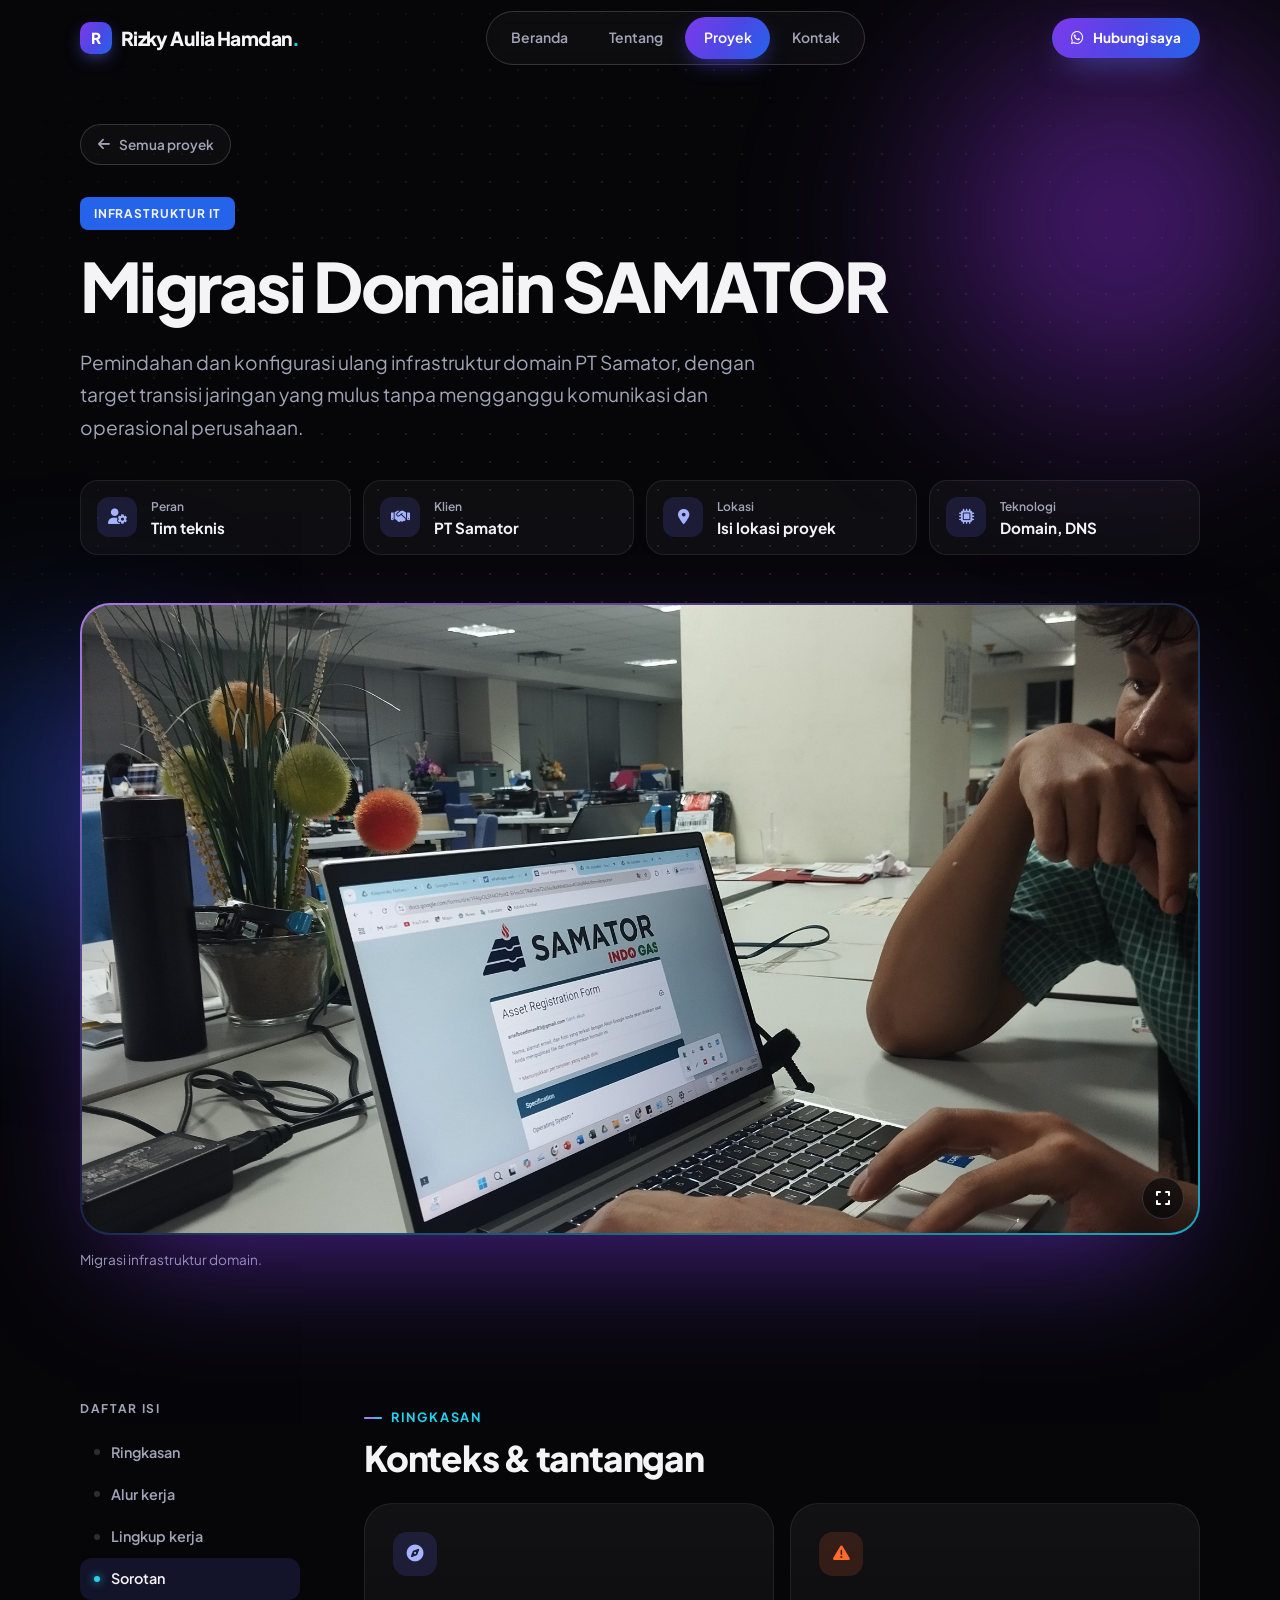
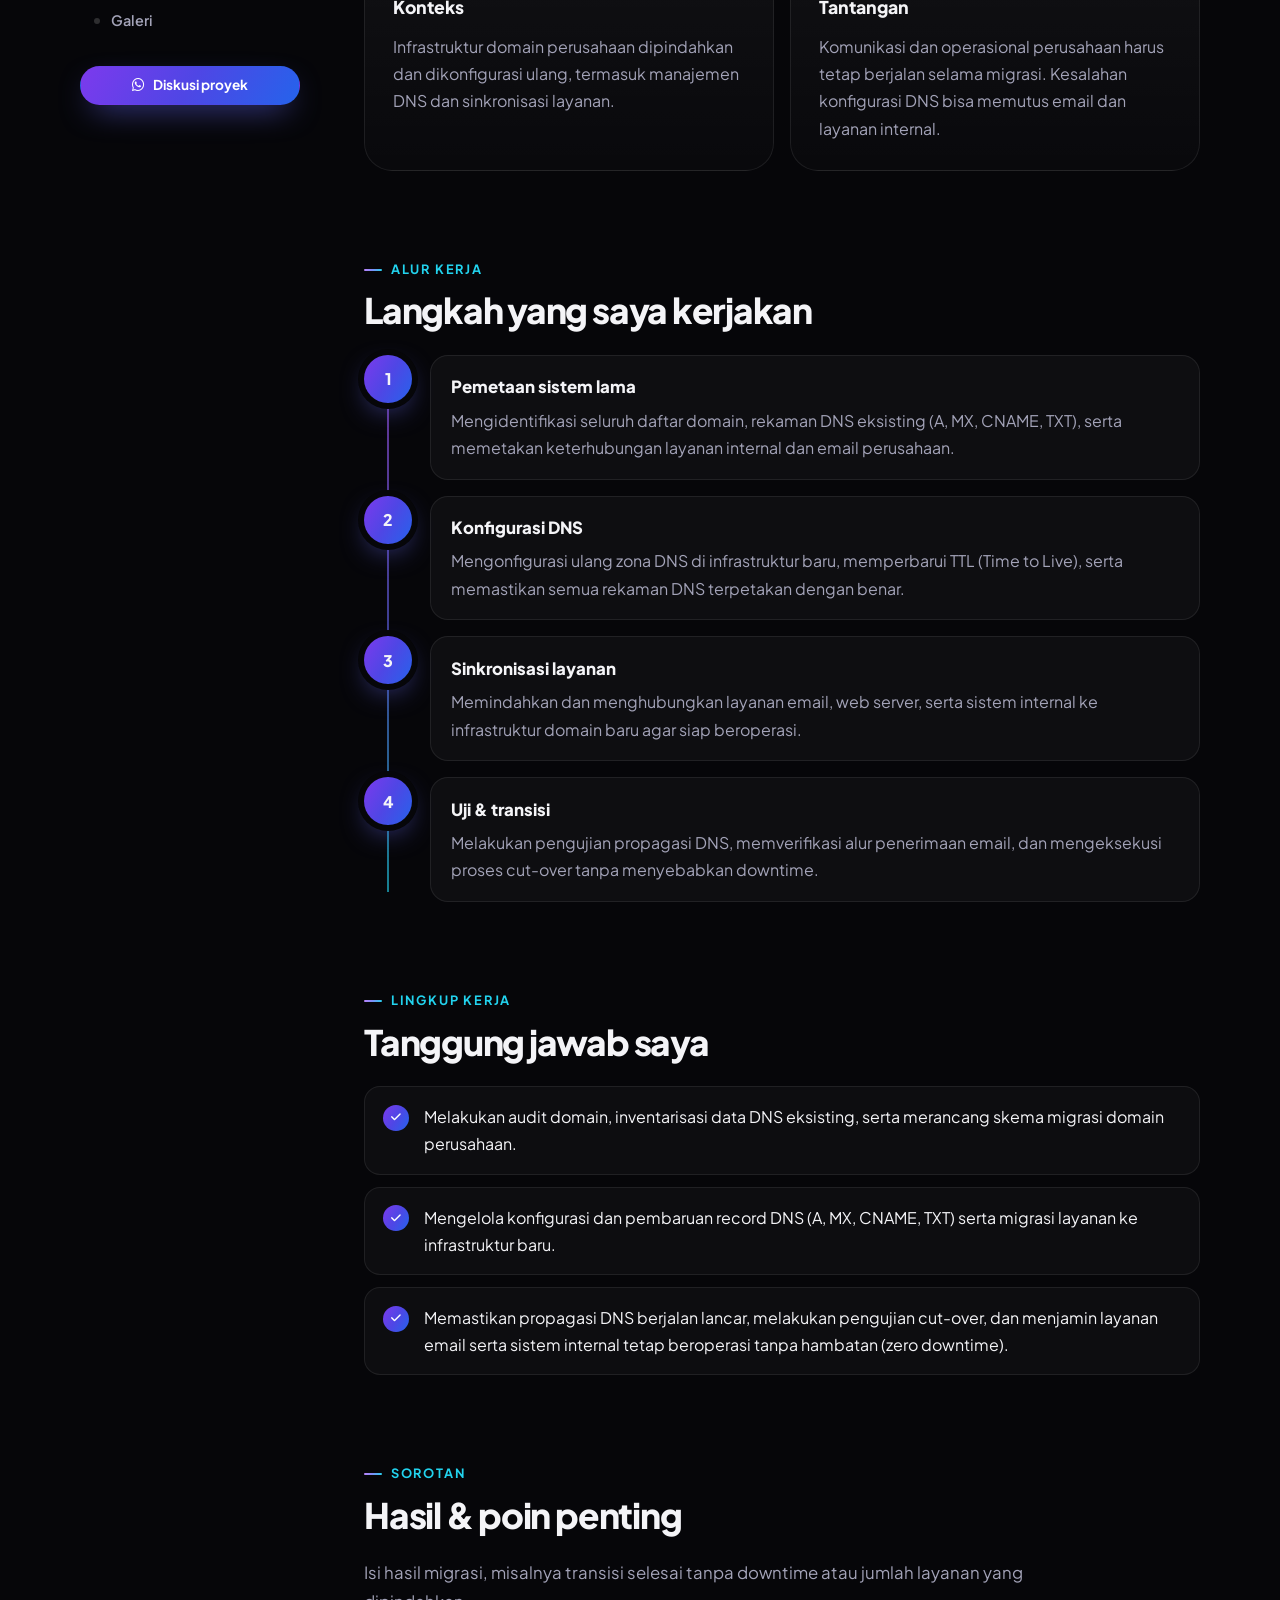
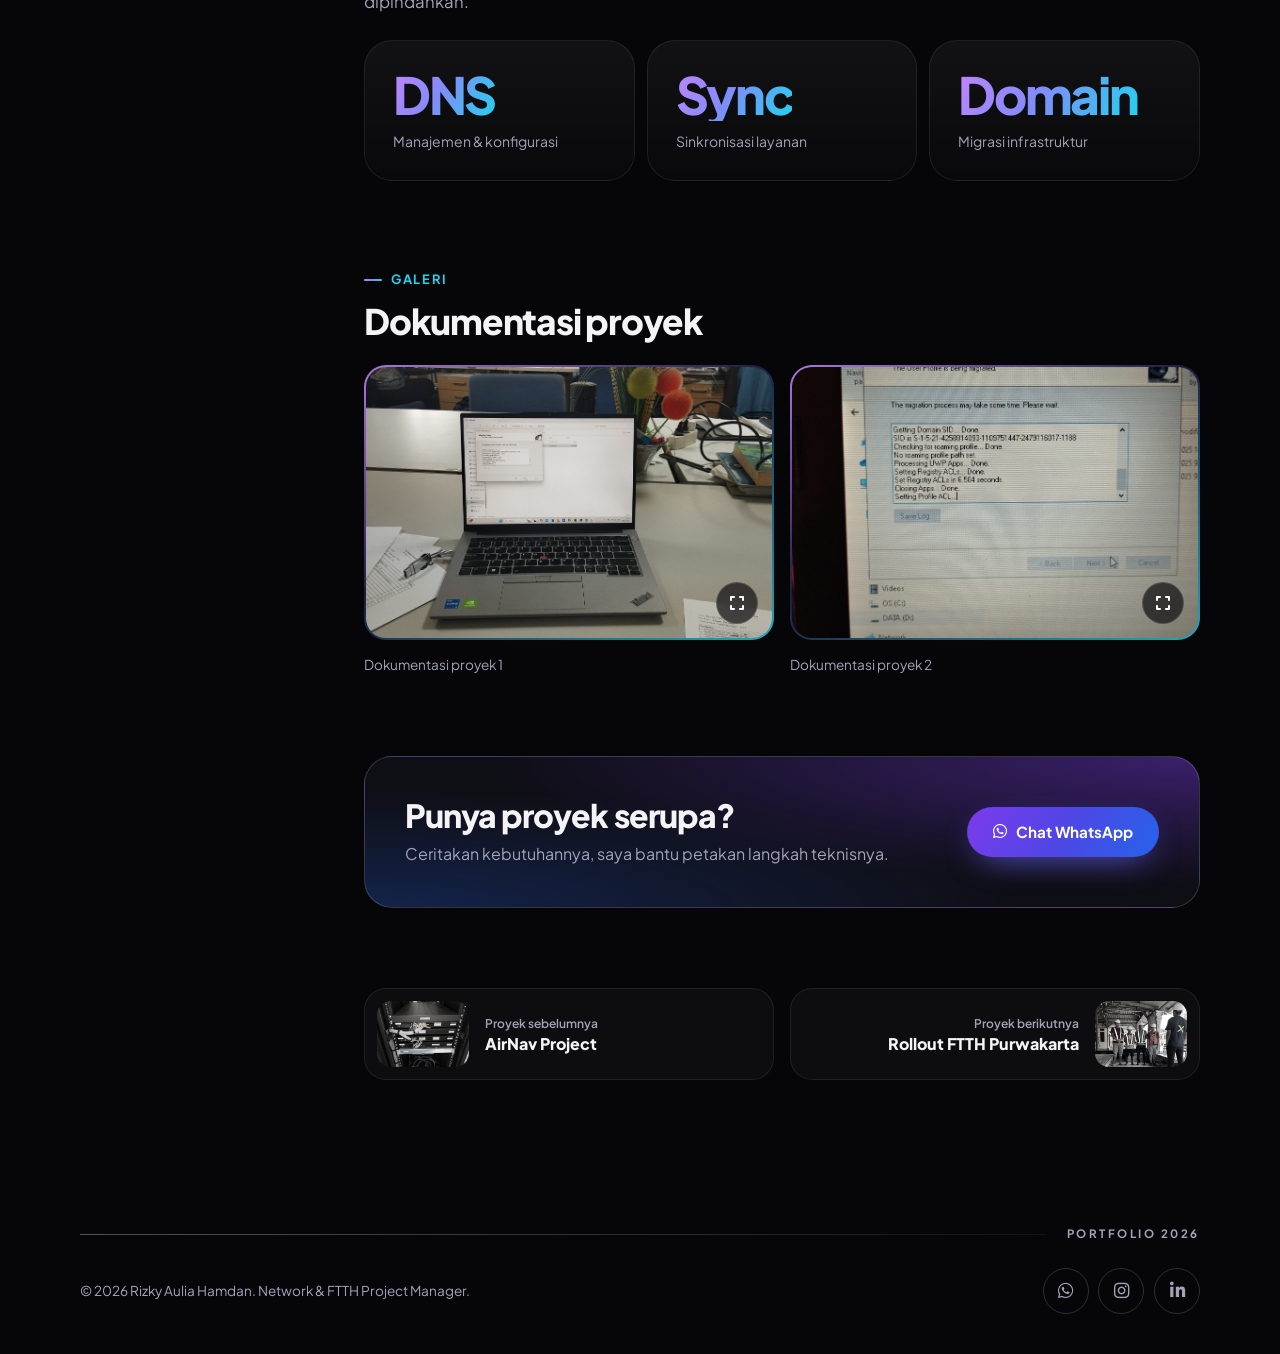
==== projects/migrasi-domain-samator.html @ 588dcf77 "Add files via upload" ====
<!DOCTYPE html>
<html lang="id">
<head>
  <meta charset="UTF-8">
  <meta name="viewport" content="width=device-width, initial-scale=1, viewport-fit=cover">
  <title>Migrasi Domain SAMATOR | Rizky Aulia Hamdan</title>
  <meta name="description" content="Pemindahan dan konfigurasi ulang infrastruktur domain PT Samator, dengan target transisi jaringan yang mulus tanpa mengganggu komunikasi dan operasional perusahaan.">
  <meta name="theme-color" content="#060609">
  <meta property="og:title" content="Migrasi Domain SAMATOR | Rizky Aulia Hamdan">
  <meta property="og:image" content="../images/projects/migrasi-domain-samator-cover.jpg">

  <link rel="icon" href="../images/favicon.svg" type="image/svg+xml">
  <link rel="preconnect" href="https://fonts.googleapis.com">
  <link rel="preconnect" href="https://fonts.gstatic.com" crossorigin>
  <link rel="stylesheet" href="https://fonts.googleapis.com/css2?family=Plus+Jakarta+Sans:wght@400;500;600;700;800&display=swap">
  <link rel="stylesheet" href="https://cdnjs.cloudflare.com/ajax/libs/font-awesome/6.5.1/css/all.min.css" referrerpolicy="no-referrer">

  <!-- "../" = naik satu folder, karena file ini ada di dalam folder projects/ -->
  <link rel="stylesheet" href="../css/style.css">
  <script>document.documentElement.classList.add("js");</script>
  <script src="../js/main.js" defer></script>
</head>
<body>
  <a class="skip-link" href="#konten">Lewati ke konten</a>
  <div class="scroll-progress" aria-hidden="true"><span></span></div>

  <header class="site-header">
    <div class="container header-inner">
      <a class="brand" href="../index.html">
        <span class="brand-mark" aria-hidden="true">R</span>
        <span>Rizky Aulia Hamdan<span class="brand-dot">.</span></span>
      </a>
      <nav class="pill-nav" aria-label="Navigasi utama">
        <a href="../index.html">Beranda</a>
        <a href="../index.html#tentang">Tentang</a>
        <a href="../index.html#proyek" class="is-active" aria-current="page">Proyek</a>
        <a href="../index.html#kontak">Kontak</a>
      </nav>
      <!-- GANTI: nomor WhatsApp -->
      <a class="btn btn-primary btn-sm header-cta" href="https://wa.me/6281234567890" target="_blank" rel="noopener noreferrer">
        <i class="fa-brands fa-whatsapp" aria-hidden="true"></i> Hubungi saya
      </a>
      <div class="header-social">
        <a class="social-btn" href="https://instagram.com/username-anda" target="_blank" rel="noopener noreferrer" aria-label="Instagram"><i class="fa-brands fa-instagram" aria-hidden="true"></i></a>
        <a class="social-btn" href="https://www.linkedin.com/in/username-anda" target="_blank" rel="noopener noreferrer" aria-label="LinkedIn"><i class="fa-brands fa-linkedin-in" aria-hidden="true"></i></a>
      </div>
    </div>
  </header>

  <main id="konten">
    <!-- ===== Judul & data proyek ===== -->
    <section class="page-hero">
      <div class="glow glow--violet"></div>
      <div class="glow glow--blue"></div>
      <div class="container">
        <a class="back-pill" href="../index.html#proyek"><i class="fa-solid fa-arrow-left" aria-hidden="true"></i> Semua proyek</a>
        <div class="page-meta" data-reveal>
          <span class="meta-label">Infrastruktur IT</span>
        </div>
        <h1 class="page-title" data-reveal>Migrasi Domain SAMATOR</h1>
        <p class="page-lead" data-reveal>Pemindahan dan konfigurasi ulang infrastruktur domain PT Samator, dengan target transisi jaringan yang mulus tanpa mengganggu komunikasi dan operasional perusahaan.</p>

        <!-- GANTI: sesuaikan data proyek (peran, klien, periode, lokasi, teknologi) -->
        <dl class="facts" data-reveal>
          <div class="fact">
            <span class="card-icon"><i class="fa-solid fa-user-gear" aria-hidden="true"></i></span>
            <div><dt>Peran</dt><dd>Tim teknis</dd></div>
          </div>
          <div class="fact">
            <span class="card-icon"><i class="fa-solid fa-handshake" aria-hidden="true"></i></span>
            <div><dt>Klien</dt><dd>PT Samator</dd></div>
          </div>
          <div class="fact">
            <span class="card-icon"><i class="fa-solid fa-location-dot" aria-hidden="true"></i></span>
            <div><dt>Lokasi</dt><dd>Isi lokasi proyek</dd></div>
          </div>
          <div class="fact">
            <span class="card-icon"><i class="fa-solid fa-microchip" aria-hidden="true"></i></span>
            <div><dt>Teknologi</dt><dd>Domain, DNS</dd></div>
          </div>
        </dl>

        <figure class="cover" data-reveal>
          <!-- GANTI: timpa images/projects/migrasi-domain-samator-cover.jpg (rasio 16:10, mis. 1600 x 1000 px) -->
          <button class="cover-frame" type="button" data-lightbox="../images/projects/migrasi-domain-samator-cover.jpg" data-caption="Migrasi infrastruktur domain." aria-label="Perbesar gambar utama">
            <img src="../images/projects/migrasi-domain-samator-cover.jpg" alt="Migrasi domain PT Samator" width="1600" height="1000">
            <span class="zoom-hint" aria-hidden="true"><i class="fa-solid fa-expand"></i></span>
          </button>
          <figcaption>Migrasi infrastruktur domain.</figcaption>
        </figure>
      </div>
    </section>

    <!-- ===== Isi proyek ===== -->
    <div class="container detail-layout">
      <aside class="toc" aria-label="Daftar isi">
        <p class="toc-label">Daftar isi</p>
        <nav>
          <a href="#ringkasan" data-spy="ringkasan" class="is-active">Ringkasan</a>
          <a href="#alur-kerja" data-spy="alur-kerja">Alur kerja</a>
          <a href="#lingkup" data-spy="lingkup">Lingkup kerja</a>
          <a href="#sorotan" data-spy="sorotan">Sorotan</a>
          <a href="#galeri" data-spy="galeri">Galeri</a>
        </nav>
        <a class="btn btn-primary btn-sm" href="https://wa.me/6281234567890" target="_blank" rel="noopener noreferrer"><i class="fa-brands fa-whatsapp" aria-hidden="true"></i> Diskusi proyek</a>
      </aside>

      <div class="detail-content">
        <section id="ringkasan">
          <p class="eyebrow">Ringkasan</p>
          <h2 class="block-title">Konteks &amp; tantangan</h2>
          <div class="duo">
            <article class="card info-card" data-reveal>
              <span class="card-icon"><i class="fa-solid fa-compass" aria-hidden="true"></i></span>
              <h3>Konteks</h3>
              <p>Infrastruktur domain perusahaan dipindahkan dan dikonfigurasi ulang, termasuk manajemen DNS dan sinkronisasi layanan.</p>
            </article>
            <article class="card info-card info-card--alert" data-reveal>
              <span class="card-icon"><i class="fa-solid fa-triangle-exclamation" aria-hidden="true"></i></span>
              <h3>Tantangan</h3>
              <p>Komunikasi dan operasional perusahaan harus tetap berjalan selama migrasi. Kesalahan konfigurasi DNS bisa memutus email dan layanan internal.</p>
            </article>
          </div>
        </section>

        <section id="alur-kerja">
          <p class="eyebrow">Alur kerja</p>
          <h2 class="block-title">Langkah yang saya kerjakan</h2>
          <ol class="timeline" data-reveal>
            <li>
              <span class="node">1</span>
              <div class="step-card"><h3>Pemetaan sistem lama</h3><p>Mengidentifikasi seluruh daftar domain, rekaman DNS eksisting (A, MX, CNAME, TXT), serta memetakan keterhubungan layanan internal dan email perusahaan.</p></div>
            </li>
            <li>
              <span class="node">2</span>
              <div class="step-card"><h3>Konfigurasi DNS</h3><p>Mengonfigurasi ulang zona DNS di infrastruktur baru, memperbarui TTL (Time to Live), serta memastikan semua rekaman DNS terpetakan dengan benar.</p></div>
            </li>
            <li>
              <span class="node">3</span>
              <div class="step-card"><h3>Sinkronisasi layanan</h3><p>Memindahkan dan menghubungkan layanan email, web server, serta sistem internal ke infrastruktur domain baru agar siap beroperasi.</p></div>
            </li>
            <li>
              <span class="node">4</span>
              <div class="step-card"><h3>Uji &amp; transisi</h3><p>Melakukan pengujian propagasi DNS, memverifikasi alur penerimaan email, dan mengeksekusi proses cut-over tanpa menyebabkan downtime.</p></div>
            </li>
          </ol>
        </section>

        <section id="lingkup">
          <p class="eyebrow">Lingkup kerja</p>
          <h2 class="block-title">Tanggung jawab saya</h2>
          <ul class="checklist" data-reveal>
            <li><i class="fa-solid fa-check" aria-hidden="true"></i><span>Melakukan audit domain, inventarisasi data DNS eksisting, serta merancang skema migrasi domain perusahaan.</span></li>
            <li><i class="fa-solid fa-check" aria-hidden="true"></i><span>Mengelola konfigurasi dan pembaruan record DNS (A, MX, CNAME, TXT) serta migrasi layanan ke infrastruktur baru.</span></li>
            <li><i class="fa-solid fa-check" aria-hidden="true"></i><span>Memastikan propagasi DNS berjalan lancar, melakukan pengujian cut-over, dan menjamin layanan email serta sistem internal tetap beroperasi tanpa hambatan (zero downtime).</span></li>
          </ul>
        </section>

        <section id="sorotan">
          <p class="eyebrow">Sorotan</p>
          <h2 class="block-title">Hasil &amp; poin penting</h2>
          <!-- GANTI: tambahkan angka hasil nyata jika ada (jumlah titik, homepass, site, dll.) -->
          <p class="result-text" data-reveal>Isi hasil migrasi, misalnya transisi selesai tanpa downtime atau jumlah layanan yang dipindahkan.</p>
          <div class="stats" data-reveal>
            <div class="card">
              <p class="stat-value">DNS</p>
              <p class="stat-label">Manajemen &amp; konfigurasi</p>
            </div>
            <div class="card">
              <p class="stat-value">Sync</p>
              <p class="stat-label">Sinkronisasi layanan</p>
            </div>
            <div class="card">
              <p class="stat-value">Domain</p>
              <p class="stat-label">Migrasi infrastruktur</p>
            </div>
          </div>
        </section>

        <section id="galeri">
          <p class="eyebrow">Galeri</p>
          <h2 class="block-title">Dokumentasi proyek</h2>
          <div class="gallery" data-reveal>
            <figure>
              <!-- GANTI: timpa images/projects/migrasi-domain-samator-1.jpg (rasio 3:2, mis. 1200 x 800 px) dan teks keterangannya -->
              <button class="gallery-item" type="button" data-lightbox="../images/projects/migrasi-domain-samator-1.jpg" data-caption="Dokumentasi proyek 1" aria-label="Perbesar gambar: Dokumentasi proyek 1">
                <img src="../images/projects/migrasi-domain-samator-1.jpg" alt="Dokumentasi proyek 1" width="1200" height="800" loading="lazy">
                <span class="zoom-hint" aria-hidden="true"><i class="fa-solid fa-expand"></i></span>
              </button>
              <figcaption>Dokumentasi proyek 1</figcaption>
            </figure>
            <figure>
              <!-- GANTI: timpa images/projects/migrasi-domain-samator-2.jpg (rasio 3:2, mis. 1200 x 800 px) dan teks keterangannya -->
              <button class="gallery-item" type="button" data-lightbox="../images/projects/migrasi-domain-samator-2.jpg" data-caption="Dokumentasi proyek 2" aria-label="Perbesar gambar: Dokumentasi proyek 2">
                <img src="../images/projects/migrasi-domain-samator-2.jpg" alt="Dokumentasi proyek 2" width="1200" height="800" loading="lazy">
                <span class="zoom-hint" aria-hidden="true"><i class="fa-solid fa-expand"></i></span>
              </button>
              <figcaption>Dokumentasi proyek 2</figcaption>
            </figure>
          </div>
        </section>

        <div class="cta-band" data-reveal>
          <div>
            <h2>Punya proyek serupa?</h2>
            <p>Ceritakan kebutuhannya, saya bantu petakan langkah teknisnya.</p>
          </div>
          <a class="btn btn-primary" href="https://wa.me/6281234567890" target="_blank" rel="noopener noreferrer"><i class="fa-brands fa-whatsapp" aria-hidden="true"></i> Chat WhatsApp</a>
        </div>

        <nav class="pager" aria-label="Proyek lain">
          <a class="pager-card" href="airnav-adsb.html">
            <img src="../images/projects/airnav-adsb-cover.jpg" alt="" width="92" height="66" loading="lazy">
            <div><small>Proyek sebelumnya</small><strong>AirNav Project</strong></div>
          </a>
          <a class="pager-card pager-card--next" href="rollout-ftth-purwakarta.html">
            <img src="../images/projects/rollout-ftth-purwakarta-cover.jpg" alt="" width="92" height="66" loading="lazy">
            <div><small>Proyek berikutnya</small><strong>Rollout FTTH Purwakarta</strong></div>
          </a>
        </nav>
      </div>
    </div>
  </main>

  <footer class="site-footer">
    <div class="container">
      <div class="footer-mark">
        <span class="hero-line" aria-hidden="true"></span>
        <span>Portfolio 2026</span>
      </div>
      <div class="footer-inner">
        <p>&copy; <span data-year>2026</span> Rizky Aulia Hamdan. Network &amp; FTTH Project Manager.</p>
        <div class="social-row">
          <!-- GANTI: link WhatsApp, Instagram, LinkedIn (sama dengan di index.html) -->
          <a class="social-btn" href="https://wa.me/6281234567890" target="_blank" rel="noopener noreferrer" aria-label="WhatsApp"><i class="fa-brands fa-whatsapp" aria-hidden="true"></i></a>
          <a class="social-btn" href="https://instagram.com/username-anda" target="_blank" rel="noopener noreferrer" aria-label="Instagram"><i class="fa-brands fa-instagram" aria-hidden="true"></i></a>
          <a class="social-btn" href="https://www.linkedin.com/in/username-anda" target="_blank" rel="noopener noreferrer" aria-label="LinkedIn"><i class="fa-brands fa-linkedin-in" aria-hidden="true"></i></a>
        </div>
      </div>
    </div>
  </footer>

  <!-- Dock navigasi khusus HP -->
  <nav class="dock" aria-label="Navigasi cepat">
    <a href="../index.html"><i class="fa-solid fa-house" aria-hidden="true"></i><span>Beranda</span></a>
    <a href="../index.html#tentang"><i class="fa-solid fa-user" aria-hidden="true"></i><span>Tentang</span></a>
    <a href="../index.html#proyek" class="is-active" aria-current="page"><i class="fa-solid fa-briefcase" aria-hidden="true"></i><span>Proyek</span></a>
    <a href="../index.html#kontak"><i class="fa-solid fa-paper-plane" aria-hidden="true"></i><span>Kontak</span></a>
    <a class="dock-wa" href="https://wa.me/6281234567890" target="_blank" rel="noopener noreferrer" aria-label="Chat WhatsApp"><i class="fa-brands fa-whatsapp" aria-hidden="true"></i></a>
  </nav>
</body>
</html>
---- css/style.css ----
/* =========================================================
   PORTOFOLIO — RIZKY AULIA HAMDAN  (dark & glow)
   Satu file CSS untuk semua halaman.

   Daftar isi:
   1.  Token (warna, huruf, ukuran)
   2.  Reset dasar
   3.  Utilitas & animasi masuk
   4.  Progress bar & header
   5.  Tombol & ikon sosial
   6.  Hero
   7.  Marquee (teks berjalan)
   8.  Tentang saya (bento grid)
   9.  Proyek (filter + kartu)
   10. Kontak
   11. Footer
   12. Dock navigasi HP
   13. Halaman detail proyek
   14. Lightbox galeri
   15. Responsif
   16. Aksesibilitas gerak
   ========================================================= */


/* ---------- 1. Token ---------- */
:root {
  /* Warna dasar */
  --bg: #060609;
  --surface: #0e0e15;
  --surface-2: #15151f;
  --line: rgba(255, 255, 255, 0.08);
  --line-strong: rgba(255, 255, 255, 0.16);
  --text: #f4f4f7;
  --muted: #a3a3b8;

  /* Aksen (ganti di sini kalau mau ubah warna tema) */
  --violet: #a855f7;
  --indigo: #6366f1;
  --blue: #2563eb;
  --cyan: #22d3ee;
  --orange: #ff6b2c;
  --grad-text: linear-gradient(120deg, #c084fc 0%, #818cf8 45%, #22d3ee 100%);
  --grad-button: linear-gradient(120deg, #7c3aed 0%, #4f46e5 50%, #2563eb 100%);
  --grad-border: linear-gradient(150deg, rgba(192, 132, 252, 0.9), rgba(99, 102, 241, 0.25) 45%, rgba(34, 211, 238, 0.8));

  /* Huruf: Plus Jakarta Sans — dirancang di Indonesia */
  --font: "Plus Jakarta Sans", system-ui, -apple-system, "Segoe UI", Roboto, Arial, sans-serif;

  /* Bentuk & ukuran */
  --radius-sm: 12px;
  --radius-md: 20px;
  --radius-lg: 28px;
  --radius-pill: 999px;
  --container: 1200px;
  --gutter: clamp(1.25rem, 4vw, 2.5rem);
  --section-space: clamp(4.5rem, 10vw, 8rem);
  --header-h: 76px;
  --ease: cubic-bezier(0.22, 1, 0.36, 1);
}


/* ---------- 2. Reset dasar ---------- */
*,
*::before,
*::after {
  box-sizing: border-box;
}

html {
  color-scheme: dark;
  scroll-behavior: smooth;
  scroll-padding-top: calc(var(--header-h) + 12px);
  -webkit-text-size-adjust: 100%;
  overflow-x: clip;
}

body {
  margin: 0;
  min-height: 100vh;
  background: var(--bg);
  color: var(--text);
  font-family: var(--font);
  font-size: 1rem;
  line-height: 1.7;
  -webkit-font-smoothing: antialiased;
  overflow-x: clip;
}

img,
svg {
  display: block;
  max-width: 100%;
}

img {
  height: auto;
}

h1, h2, h3, p, figure, ul, ol, dl, dd {
  margin: 0;
}

ul,
ol {
  list-style: none;
  padding: 0;
}

a {
  color: inherit;
}

button {
  font: inherit;
  color: inherit;
}

::selection {
  background: rgba(124, 58, 237, 0.6);
  color: #fff;
}


/* ---------- 3. Utilitas & animasi masuk ---------- */
.container {
  width: 100%;
  max-width: var(--container);
  margin-inline: auto;
  padding-inline: var(--gutter);
}

.skip-link {
  position: absolute;
  left: 1rem;
  top: -5rem;
  z-index: 200;
  padding: 0.7rem 1.1rem;
  border-radius: var(--radius-pill);
  background: #fff;
  color: #000;
  font-weight: 700;
  text-decoration: none;
}

.skip-link:focus {
  top: 1rem;
}

:focus-visible {
  outline: 2px solid var(--cyan);
  outline-offset: 3px;
}

.gradient-text {
  background: var(--grad-text);
  -webkit-background-clip: text;
  background-clip: text;
  color: transparent;
}

.section {
  position: relative;
  padding-block: var(--section-space);
}

/* Dua section berurutan tidak perlu jarak ganda */
.section + .section {
  padding-top: 0;
}

.section-head {
  display: flex;
  flex-wrap: wrap;
  justify-content: space-between;
  align-items: flex-end;
  gap: 1.25rem 2rem;
  margin-bottom: clamp(2rem, 5vw, 3.25rem);
}

.eyebrow {
  display: inline-flex;
  align-items: center;
  gap: 0.55rem;
  font-size: 0.8rem;
  font-weight: 700;
  letter-spacing: 0.14em;
  text-transform: uppercase;
  color: var(--cyan);
}

.eyebrow::before {
  content: "";
  width: 18px;
  height: 2px;
  border-radius: 2px;
  background: var(--grad-text);
}

.section-title {
  margin-top: 0.75rem;
  font-size: clamp(2rem, 5vw, 3.5rem);
  font-weight: 800;
  line-height: 1.05;
  letter-spacing: -0.035em;
  text-transform: uppercase;
}

.section-lead {
  max-width: 26rem;
  color: var(--muted);
}

/* Animasi muncul saat di-scroll (aktif hanya jika JavaScript jalan) */
.js [data-reveal] {
  opacity: 0;
  transform: translateY(28px);
  transition: opacity 0.9s var(--ease), transform 0.9s var(--ease);
}

.js [data-reveal].is-visible {
  opacity: 1;
  transform: none;
}

@keyframes float {
  0%, 100% { transform: translateY(0); }
  50%      { transform: translateY(-10px); }
}

@keyframes spin {
  to { transform: rotate(360deg); }
}

@keyframes pulse {
  0%   { box-shadow: 0 0 0 0 rgba(52, 211, 153, 0.6); }
  70%  { box-shadow: 0 0 0 10px rgba(52, 211, 153, 0); }
  100% { box-shadow: 0 0 0 0 rgba(52, 211, 153, 0); }
}


/* ---------- 4. Progress bar & header ---------- */
.scroll-progress {
  position: fixed;
  inset: 0 0 auto;
  z-index: 80;
  height: 3px;
  pointer-events: none;
}

.scroll-progress span {
  display: block;
  height: 100%;
  background: var(--grad-text);
  transform: scaleX(0);
  transform-origin: left;
}

.site-header {
  position: fixed;
  inset: 0 0 auto;
  z-index: 60;
  border-bottom: 1px solid transparent;
  transition: background-color 0.3s ease, border-color 0.3s ease, backdrop-filter 0.3s ease;
}

.site-header.is-scrolled {
  background: rgba(6, 6, 9, 0.72);
  -webkit-backdrop-filter: blur(16px) saturate(140%);
  backdrop-filter: blur(16px) saturate(140%);
  border-bottom-color: var(--line);
}

.header-inner {
  display: flex;
  align-items: center;
  justify-content: space-between;
  gap: 1rem;
  height: var(--header-h);
}

.brand {
  display: inline-flex;
  align-items: center;
  gap: 0.55rem;
  font-size: 1.2rem;
  font-weight: 800;
  letter-spacing: -0.03em;
  text-decoration: none;
}

.brand-mark {
  display: grid;
  place-items: center;
  width: 32px;
  height: 32px;
  border-radius: 10px;
  background: var(--grad-button);
  box-shadow: 0 6px 18px -6px rgba(99, 102, 241, 0.9);
  color: #fff;
  font-size: 0.95rem;
  font-weight: 800;
  letter-spacing: 0;
  transition: transform 0.5s var(--ease);
}

.brand:hover .brand-mark {
  transform: rotate(-8deg) scale(1.06);
}

.brand-dot {
  color: var(--cyan);
}

.pill-nav {
  display: flex;
  gap: 0.25rem;
  padding: 0.35rem;
  border: 1px solid var(--line-strong);
  border-radius: var(--radius-pill);
  background: rgba(255, 255, 255, 0.03);
  -webkit-backdrop-filter: blur(10px);
  backdrop-filter: blur(10px);
}

.pill-nav a {
  padding: 0.55rem 1.15rem;
  border-radius: var(--radius-pill);
  font-size: 0.875rem;
  font-weight: 600;
  color: var(--muted);
  text-decoration: none;
  transition: color 0.25s ease, background-color 0.25s ease;
}

.pill-nav a:hover {
  color: var(--text);
  background: rgba(255, 255, 255, 0.06);
}

.pill-nav a.is-active {
  color: #fff;
  background: var(--grad-button);
  box-shadow: 0 8px 22px -8px rgba(79, 70, 229, 0.85);
}


/* Ikon sosial kecil di header (hanya tampil di HP) */
.header-social {
  display: none;
  gap: 0.4rem;
}

.header-social .social-btn {
  width: 38px;
  height: 38px;
  font-size: 0.95rem;
}


/* ---------- 5. Tombol & ikon sosial ---------- */
.btn {
  display: inline-flex;
  align-items: center;
  justify-content: center;
  gap: 0.6rem;
  padding: 0.95rem 1.55rem;
  border: 1px solid transparent;
  border-radius: var(--radius-pill);
  font-size: 0.95rem;
  font-weight: 700;
  line-height: 1.2;
  text-decoration: none;
  cursor: pointer;
  transition: transform 0.25s var(--ease), box-shadow 0.25s ease, background-color 0.25s ease, border-color 0.25s ease;
}

.btn i {
  font-size: 1.05em;
}

.btn-primary {
  background: var(--grad-button);
  color: #fff;
  box-shadow: 0 12px 32px -12px rgba(99, 102, 241, 0.85);
}

.btn-primary:hover {
  transform: translateY(-2px);
  box-shadow: 0 18px 42px -12px rgba(99, 102, 241, 1);
}

.btn-ghost {
  border-color: var(--line-strong);
  background: rgba(255, 255, 255, 0.03);
  color: var(--text);
}

.btn-ghost:hover {
  border-color: rgba(255, 255, 255, 0.4);
  background: rgba(255, 255, 255, 0.07);
}

.btn-sm {
  padding: 0.65rem 1.15rem;
  font-size: 0.85rem;
}

.social-row {
  display: flex;
  align-items: center;
  gap: 0.6rem;
}

.social-btn {
  display: grid;
  place-items: center;
  width: 46px;
  height: 46px;
  border: 1px solid var(--line-strong);
  border-radius: 50%;
  font-size: 1.1rem;
  text-decoration: none;
  transition: transform 0.25s var(--ease), background-color 0.25s ease, border-color 0.25s ease;
}

.social-btn:hover {
  transform: translateY(-3px);
  background: var(--grad-button);
  border-color: transparent;
}


/* ---------- 6. Hero ---------- */
.hero {
  position: relative;
  isolation: isolate;
  overflow: hidden;
  padding: calc(var(--header-h) + clamp(2rem, 6vw, 4.5rem)) 0 clamp(2rem, 4vw, 3rem);
}

/* Titik-titik halus di latar */
.hero::before,
.page-hero::before {
  content: "";
  position: absolute;
  inset: 0;
  z-index: -2;
  background-image: radial-gradient(rgba(255, 255, 255, 0.09) 1px, transparent 1px);
  background-size: 28px 28px;
  -webkit-mask-image: radial-gradient(ellipse 80% 65% at 50% 35%, #000 30%, transparent 80%);
  mask-image: radial-gradient(ellipse 80% 65% at 50% 35%, #000 30%, transparent 80%);
}

.glow {
  position: absolute;
  z-index: -1;
  border-radius: 50%;
  filter: blur(70px);
  pointer-events: none;
}

.glow--violet {
  width: 560px;
  height: 560px;
  right: -120px;
  top: 40px;
  background: radial-gradient(circle, rgba(147, 51, 234, 0.55), transparent 70%);
}

.glow--blue {
  width: 460px;
  height: 460px;
  left: -160px;
  bottom: -160px;
  background: radial-gradient(circle, rgba(37, 99, 235, 0.4), transparent 70%);
}

.hero-grid {
  display: grid;
  grid-template-columns: minmax(0, 1.15fr) minmax(0, 0.85fr);
  gap: clamp(2.5rem, 5vw, 4rem);
  align-items: center;
}

.status-pill {
  display: inline-flex;
  align-items: center;
  gap: 0.6rem;
  margin-bottom: 1.75rem;
  padding: 0.45rem 1rem 0.45rem 0.8rem;
  border: 1px solid var(--line-strong);
  border-radius: var(--radius-pill);
  background: rgba(255, 255, 255, 0.03);
  font-size: 0.8rem;
  font-weight: 600;
  color: var(--muted);
}

.status-dot {
  width: 8px;
  height: 8px;
  border-radius: 50%;
  background: #34d399;
  animation: pulse 2s infinite;
}

.hero-hello {
  margin-bottom: 0.4rem;
  font-size: clamp(1rem, 2vw, 1.2rem);
  font-weight: 500;
  color: var(--muted);
}

.hero-name {
  font-size: clamp(2.5rem, 13vw, 5.25rem);
  font-weight: 800;
  line-height: 0.98;
  letter-spacing: -0.04em;
  text-transform: uppercase;
}

.hero-name span {
  display: block;
}

.role-tag {
  display: inline-flex;
  align-items: center;
  gap: 0.55rem;
  min-height: 2.3rem;
  margin-top: 1.6rem;
  padding: 0.45rem 0.95rem;
  border-radius: 8px;
  background: var(--blue);
  box-shadow: 0 10px 30px -10px rgba(37, 99, 235, 0.9);
  font-size: 0.78rem;
  font-weight: 700;
  letter-spacing: 0.08em;
  text-transform: uppercase;
  color: #fff;
}

.role-text {
  display: inline-block;
  transition: opacity 0.35s ease, transform 0.35s ease;
}

.role-text.is-out {
  opacity: 0;
  transform: translateY(6px);
}

.hero-intro {
  max-width: 34rem;
  margin: 1.5rem 0 2rem;
  font-size: 1.05rem;
  color: var(--muted);
}

.hero-actions {
  display: flex;
  flex-wrap: wrap;
  gap: 0.85rem;
}

.hero-social {
  display: flex;
  flex-wrap: wrap;
  align-items: center;
  gap: 1rem;
  margin-top: 2.25rem;
  font-size: 0.85rem;
  color: var(--muted);
}

/* Visual foto */
.hero-visual {
  position: relative;
  justify-self: center;
  width: min(100%, 410px);
  aspect-ratio: 4 / 5;
}

.ring {
  position: absolute;
  border: 1px solid rgba(255, 255, 255, 0.12);
  border-radius: 50%;
  pointer-events: none;
}

.ring--1 {
  top: -10%;
  right: -16%;
  width: 78%;
  aspect-ratio: 1;
}

.ring--2 {
  left: -20%;
  bottom: -8%;
  width: 56%;
  aspect-ratio: 1;
  border-color: rgba(168, 85, 247, 0.4);
}

.orbit-icon {
  position: absolute;
  top: -3%;
  left: 2%;
  z-index: 2;
  display: grid;
  place-items: center;
  width: 58px;
  height: 58px;
  border-radius: 50%;
  background: var(--grad-button);
  box-shadow: 0 0 0 8px rgba(124, 58, 237, 0.16), 0 14px 30px -8px rgba(99, 102, 241, 0.9);
  color: #fff;
  font-size: 1.35rem;
  animation: float 6s ease-in-out infinite;
  animation-delay: -1.5s;
}

.photo-frame {
  position: relative;
  height: 100%;
  padding: 2px;
  border-radius: 220px 220px 32px 32px;
  background: var(--grad-border);
  box-shadow: 0 40px 120px -30px rgba(124, 58, 237, 0.65);
}

.photo-frame img {
  width: 100%;
  height: 100%;
  object-fit: cover;
  border-radius: 218px 218px 30px 30px;
  background: var(--surface);
  filter: grayscale(1) contrast(1.08);
}

.photo-frame::after {
  content: "";
  position: absolute;
  inset: 2px;
  border-radius: 218px 218px 30px 30px;
  background:
    linear-gradient(180deg, transparent 45%, rgba(76, 29, 149, 0.6) 100%),
    radial-gradient(circle at 85% 15%, rgba(34, 211, 238, 0.2), transparent 50%);
  pointer-events: none;
}

.float-card {
  position: absolute;
  z-index: 2;
  display: flex;
  align-items: center;
  gap: 0.75rem;
  padding: 0.75rem 1rem 0.75rem 0.75rem;
  border: 1px solid var(--line-strong);
  border-radius: 18px;
  background: rgba(18, 18, 28, 0.72);
  -webkit-backdrop-filter: blur(14px);
  backdrop-filter: blur(14px);
  box-shadow: 0 24px 50px -20px rgba(0, 0, 0, 0.9);
  animation: float 6s ease-in-out infinite;
}

.float-card--a {
  top: 24%;
  left: -14%;
}

.float-card--b {
  right: -10%;
  bottom: 14%;
  animation-delay: -3s;
}

.float-icon {
  display: grid;
  place-items: center;
  flex: none;
  width: 40px;
  height: 40px;
  border-radius: 12px;
  background: var(--grad-button);
  color: #fff;
}

.float-card strong {
  display: block;
  font-size: 1.05rem;
  font-weight: 800;
  line-height: 1.15;
}

.float-card small {
  font-size: 0.75rem;
  color: var(--muted);
}

.hero-foot {
  display: flex;
  align-items: center;
  gap: 1.25rem;
  margin-top: clamp(3rem, 6vw, 4.5rem);
  font-size: 0.72rem;
  font-weight: 700;
  letter-spacing: 0.22em;
  text-transform: uppercase;
  color: var(--muted);
}

.hero-line {
  flex: 1;
  height: 1px;
  background: linear-gradient(90deg, rgba(255, 255, 255, 0.3), rgba(255, 255, 255, 0.05));
}

.scroll-cue {
  display: inline-flex;
  align-items: center;
  gap: 0.75rem;
  text-decoration: none;
}

.mouse {
  position: relative;
  width: 22px;
  height: 34px;
  border: 1.5px solid rgba(255, 255, 255, 0.4);
  border-radius: 12px;
}

.mouse::after {
  content: "";
  position: absolute;
  top: 6px;
  left: 50%;
  width: 3px;
  height: 7px;
  margin-left: -1.5px;
  border-radius: 2px;
  background: var(--cyan);
  animation: float 1.8s ease-in-out infinite;
}


/* ---------- 7. Marquee ---------- */
.marquee {
  overflow: hidden;
  padding-block: 1.15rem;
  border-block: 1px solid var(--line);
  background: rgba(255, 255, 255, 0.02);
}

.marquee-track {
  display: flex;
  width: max-content;
  animation: marquee 34s linear infinite;
}

.marquee-group {
  display: flex;
  align-items: center;
  gap: 2rem;
  padding-right: 2rem;
  font-size: clamp(1.25rem, 3vw, 2rem);
  font-weight: 800;
  letter-spacing: -0.02em;
  text-transform: uppercase;
  white-space: nowrap;
}

.marquee-group .sep {
  flex: none;
  width: 0.4em;
  height: 0.4em;
  border-radius: 50%;
  background: var(--grad-text);
}

.marquee-group .outline {
  color: transparent;
  -webkit-text-stroke: 1px rgba(255, 255, 255, 0.55);
}

@keyframes marquee {
  to { transform: translateX(-50%); }
}


/* ---------- 8. Tentang saya (bento) ---------- */
.bento {
  display: grid;
  grid-template-columns: repeat(4, minmax(0, 1fr));
  grid-template-areas:
    "bio   bio   stat1  stat2"
    "bio   bio   cred   stat3"
    "roles roles skills skills";
  gap: 1rem;
}

.card {
  position: relative;
  overflow: hidden;
  padding: clamp(1.25rem, 2.5vw, 1.75rem);
  border: 1px solid var(--line);
  border-radius: var(--radius-lg);
  background: linear-gradient(180deg, rgba(255, 255, 255, 0.05), rgba(255, 255, 255, 0.015));
  transition: border-color 0.3s ease, transform 0.4s var(--ease);
}

.card:hover {
  border-color: var(--line-strong);
  transform: translateY(-3px);
}

.card-bio   { grid-area: bio; }
.card-stat1 { grid-area: stat1; }
.card-stat2 { grid-area: stat2; }
.card-stat3 { grid-area: stat3; }
.card-cred  { grid-area: cred; }
.card-roles { grid-area: roles; }
.card-skills { grid-area: skills; }

.card-bio::before {
  content: "";
  position: absolute;
  top: -120px;
  right: -120px;
  width: 280px;
  height: 280px;
  border-radius: 50%;
  background: radial-gradient(circle, rgba(147, 51, 234, 0.35), transparent 70%);
  pointer-events: none;
}

.bio-head {
  display: flex;
  align-items: center;
  gap: 0.9rem;
  margin-bottom: 1.5rem;
}

.avatar {
  width: 56px;
  height: 56px;
  padding: 2px;
  border-radius: 50%;
  background: var(--grad-border);
  object-fit: cover;
  filter: grayscale(1);
}

.bio-head strong {
  display: block;
  font-weight: 800;
  line-height: 1.3;
}

.bio-head span {
  font-size: 0.85rem;
  color: var(--muted);
}

.bio-lead {
  margin-bottom: 1rem;
  font-size: clamp(1.2rem, 2.2vw, 1.5rem);
  font-weight: 700;
  line-height: 1.4;
  letter-spacing: -0.02em;
}

.card-bio p + p {
  margin-top: 0.9rem;
}

.card-bio p:not(.bio-lead) {
  color: var(--muted);
}

.card-icon {
  display: grid;
  place-items: center;
  width: 44px;
  height: 44px;
  margin-bottom: 1.1rem;
  border-radius: 14px;
  background: rgba(99, 102, 241, 0.16);
  color: #a5b4fc;
  font-size: 1.05rem;
}

.stat-value {
  display: inline-block; /* supaya gradasi warna pas dengan lebar angka */
  font-size: clamp(2.25rem, 4vw, 3.25rem);
  font-weight: 800;
  line-height: 1;
  letter-spacing: -0.045em;
  font-variant-numeric: tabular-nums;
  background: var(--grad-text);
  -webkit-background-clip: text;
  background-clip: text;
  color: transparent;
}

.stat-label {
  margin-top: 0.55rem;
  display: block;
  font-size: 0.875rem;
  color: var(--muted);
  line-height: 1.5;
}

.cred-value {
  font-size: clamp(1.5rem, 2.6vw, 1.9rem);
  font-weight: 800;
  letter-spacing: -0.03em;
  line-height: 1.1;
}

.card-title {
  margin-bottom: 1rem;
  font-size: 1.05rem;
  font-weight: 800;
}

.role-list li {
  display: flex;
  align-items: center;
  gap: 0.9rem;
  padding-block: 0.85rem;
  border-bottom: 1px solid var(--line);
}

.role-list li:last-child {
  border-bottom: 0;
  padding-bottom: 0;
}

.role-list .card-icon {
  flex: none;
  margin: 0;
}

.role-list strong {
  display: block;
  font-weight: 700;
  line-height: 1.35;
}

.role-list span {
  font-size: 0.85rem;
  color: var(--muted);
}

.chips {
  display: flex;
  flex-wrap: wrap;
  gap: 0.55rem;
}

.chip {
  padding: 0.5rem 0.95rem;
  border: 1px solid var(--line-strong);
  border-radius: var(--radius-pill);
  background: rgba(255, 255, 255, 0.03);
  font-size: 0.85rem;
  font-weight: 600;
  transition: border-color 0.25s ease, background-color 0.25s ease;
}

.chip:hover {
  border-color: rgba(168, 85, 247, 0.6);
  background: rgba(168, 85, 247, 0.12);
}


/* ---------- 9. Proyek ---------- */
.filters {
  display: flex;
  flex-wrap: wrap;
  gap: 0.55rem;
  margin-bottom: 2rem;
}

.filter-btn {
  display: inline-flex;
  align-items: center;
  gap: 0.5rem;
  padding: 0.6rem 1.15rem;
  border: 1px solid var(--line-strong);
  border-radius: var(--radius-pill);
  background: transparent;
  color: var(--muted);
  font-size: 0.875rem;
  font-weight: 600;
  white-space: nowrap;
  cursor: pointer;
  transition: color 0.25s ease, background-color 0.25s ease, border-color 0.25s ease;
}

.filter-btn:hover {
  color: var(--text);
  border-color: rgba(255, 255, 255, 0.35);
}

.filter-btn.is-active {
  border-color: var(--text);
  background: var(--text);
  color: var(--bg);
}

.filter-count {
  display: inline-grid;
  place-items: center;
  min-width: 1.4rem;
  height: 1.4rem;
  padding-inline: 0.35rem;
  border-radius: var(--radius-pill);
  background: rgba(255, 255, 255, 0.12);
  font-size: 0.72rem;
}

.filter-btn.is-active .filter-count {
  background: rgba(0, 0, 0, 0.12);
}

.project-grid {
  display: grid;
  grid-template-columns: repeat(2, minmax(0, 1fr));
  gap: 1.5rem;
}

.project-card[hidden] {
  display: none !important;
}

.project-card.pop {
  animation: pop 0.5s var(--ease);
}

@keyframes pop {
  from { opacity: 0; transform: translateY(16px) scale(0.98); }
  to   { opacity: 1; transform: none; }
}

.project-link {
  display: flex;
  flex-direction: column;
  height: 100%;
  padding: 0.75rem;
  border: 1px solid var(--line);
  border-radius: var(--radius-lg);
  background: linear-gradient(180deg, rgba(255, 255, 255, 0.05), rgba(255, 255, 255, 0.015));
  text-decoration: none;
  transition: transform 0.4s var(--ease), border-color 0.4s ease, box-shadow 0.4s ease;
}

.project-link:hover {
  transform: translateY(-6px);
  border-color: rgba(168, 85, 247, 0.5);
  box-shadow: 0 30px 70px -30px rgba(124, 58, 237, 0.7);
}

.project-media {
  position: relative;
  overflow: hidden;
  aspect-ratio: 16 / 10;
  border-radius: var(--radius-md);
  background: var(--surface);
}

.project-media img {
  width: 100%;
  height: 100%;
  object-fit: cover;
  filter: grayscale(0.85);
  transition: filter 0.5s ease, transform 0.8s var(--ease);
}

.project-link:hover .project-media img {
  filter: grayscale(0);
  transform: scale(1.06);
}

.badge {
  position: absolute;
  top: 0.85rem;
  left: 0.85rem;
  z-index: 1;
  padding: 0.35rem 0.8rem;
  border: 1px solid var(--line-strong);
  border-radius: var(--radius-pill);
  background: rgba(6, 6, 9, 0.65);
  -webkit-backdrop-filter: blur(8px);
  backdrop-filter: blur(8px);
  font-size: 0.75rem;
  font-weight: 700;
}

.badge--year {
  left: auto;
  right: 0.85rem;
}

.project-body {
  display: flex;
  flex: 1;
  flex-direction: column;
  padding: 1.25rem 0.75rem 0.5rem;
}

.project-title {
  margin-bottom: 0.6rem;
  font-size: clamp(1.2rem, 2vw, 1.45rem);
  font-weight: 800;
  line-height: 1.25;
  letter-spacing: -0.025em;
}

.project-desc {
  margin-bottom: 1.25rem;
  font-size: 0.95rem;
  color: var(--muted);
}

.project-foot {
  display: flex;
  align-items: center;
  justify-content: space-between;
  gap: 1rem;
  margin-top: auto;
}

.tags {
  display: flex;
  flex-wrap: wrap;
  gap: 0.4rem;
}

.tag {
  padding: 0.3rem 0.7rem;
  border-radius: var(--radius-pill);
  background: rgba(255, 255, 255, 0.07);
  font-size: 0.75rem;
  font-weight: 600;
  color: #d6d6e2;
}

.arrow-btn {
  display: grid;
  place-items: center;
  flex: none;
  width: 48px;
  height: 48px;
  border: 1px solid var(--line-strong);
  border-radius: 50%;
  transition: background-color 0.3s ease, border-color 0.3s ease;
}

.arrow-btn i {
  transform: rotate(-45deg);
  transition: transform 0.4s var(--ease);
}

.project-link:hover .arrow-btn {
  border-color: transparent;
  background: var(--grad-button);
}

.project-link:hover .arrow-btn i {
  transform: rotate(0);
}

/* Proyek unggulan: melebar penuh, gambar kiri & teks kanan */
.project-card--featured {
  grid-column: 1 / -1;
}

.project-card--featured .project-link {
  display: grid;
  grid-template-columns: minmax(0, 1.15fr) minmax(0, 1fr);
  gap: 0.5rem;
}

.project-card--featured .project-body {
  justify-content: center;
  padding: 1.5rem 1.5rem 1rem;
}

.project-card--featured .project-title {
  font-size: clamp(1.45rem, 2.6vw, 2rem);
}

.featured-label {
  display: inline-flex;
  align-self: flex-start;
  align-items: center;
  gap: 0.45rem;
  margin-bottom: 0.9rem;
  padding: 0.35rem 0.8rem;
  border-radius: 8px;
  background: var(--blue);
  font-size: 0.72rem;
  font-weight: 700;
  letter-spacing: 0.08em;
  text-transform: uppercase;
  color: #fff;
}

.swipe-hint {
  display: none;
}


/* ---------- 10. Kontak ---------- */
.contact-panel {
  position: relative;
  isolation: isolate;
  overflow: hidden;
  padding: clamp(2rem, 6vw, 4.5rem);
  border: 1px solid var(--line-strong);
  border-radius: 36px;
  background:
    radial-gradient(ellipse at 100% 0%, rgba(124, 58, 237, 0.4), transparent 55%),
    radial-gradient(ellipse at 0% 100%, rgba(37, 99, 235, 0.3), transparent 50%),
    var(--surface);
}

.contact-panel::after {
  content: "";
  position: absolute;
  right: -90px;
  bottom: -90px;
  z-index: -1;
  width: 300px;
  height: 300px;
  border: 1px solid rgba(255, 255, 255, 0.1);
  border-radius: 50%;
  box-shadow: 0 0 0 60px rgba(255, 255, 255, 0.02), 0 0 0 120px rgba(255, 255, 255, 0.015);
}

.contact-grid {
  display: grid;
  grid-template-columns: minmax(0, 1.05fr) minmax(0, 0.95fr);
  gap: clamp(2rem, 5vw, 3.5rem);
  align-items: center;
}

.contact-badge {
  display: grid;
  place-items: center;
  width: 58px;
  height: 58px;
  margin-bottom: 1.25rem;
  border-radius: 18px;
  background: var(--grad-button);
  box-shadow: 0 14px 30px -10px rgba(99, 102, 241, 0.9);
  color: #fff;
  font-size: 1.45rem;
}

.contact-title {
  font-size: clamp(2.6rem, 7vw, 5rem);
  font-weight: 800;
  line-height: 0.95;
  letter-spacing: -0.045em;
  text-transform: uppercase;
}

.contact-title .brand-dot {
  color: var(--cyan);
}

.contact-text {
  max-width: 26rem;
  margin-top: 1.25rem;
  color: var(--muted);
}

.contact-list {
  display: grid;
  gap: 0.85rem;
}

.contact-card {
  display: grid;
  grid-template-columns: 52px minmax(0, 1fr) auto;
  align-items: center;
  gap: 1rem;
  padding: 0.9rem 1.1rem 0.9rem 0.9rem;
  border: 1px solid var(--line-strong);
  border-radius: var(--radius-md);
  background: rgba(255, 255, 255, 0.04);
  text-decoration: none;
  transition: transform 0.35s var(--ease), background-color 0.3s ease, border-color 0.3s ease;
}

.contact-card:hover {
  transform: translateX(6px);
  border-color: rgba(255, 255, 255, 0.3);
  background: rgba(255, 255, 255, 0.08);
}

.contact-icon {
  display: grid;
  place-items: center;
  width: 52px;
  height: 52px;
  border-radius: 16px;
  color: #fff;
  font-size: 1.5rem;
}

.contact-icon--wa { background: linear-gradient(135deg, #25d366, #128c7e); }
.contact-icon--ig { background: linear-gradient(45deg, #f9a825, #e1306c 45%, #833ab4); }
.contact-icon--in { background: linear-gradient(135deg, #0a66c2, #004182); }

.contact-card strong {
  display: block;
  font-weight: 700;
  line-height: 1.3;
}

.contact-card div > span {
  font-size: 0.85rem;
  color: var(--muted);
  overflow-wrap: anywhere;
}

.contact-card > i {
  color: var(--muted);
  transform: rotate(-45deg);
  transition: transform 0.35s var(--ease), color 0.3s ease;
}

.contact-card:hover > i {
  color: var(--text);
  transform: rotate(0);
}


/* ---------- 11. Footer ---------- */
.site-footer {
  padding: 1rem 0 2.5rem;
}

.footer-mark {
  display: flex;
  align-items: center;
  gap: 1.25rem;
  margin-bottom: 1.5rem;
  font-size: 0.72rem;
  font-weight: 700;
  letter-spacing: 0.22em;
  text-transform: uppercase;
  color: var(--muted);
}

.footer-inner {
  display: flex;
  flex-wrap: wrap;
  align-items: center;
  justify-content: space-between;
  gap: 1rem;
  font-size: 0.85rem;
  color: var(--muted);
}

.to-top {
  display: grid;
  place-items: center;
  width: 46px;
  height: 46px;
  border: 1px solid var(--line-strong);
  border-radius: 50%;
  text-decoration: none;
  color: var(--text);
  transition: background-color 0.25s ease, transform 0.25s var(--ease);
}

.to-top:hover {
  background: var(--grad-button);
  transform: translateY(-3px);
}


/* ---------- 12. Dock navigasi HP ---------- */
.dock {
  display: none;
}


/* ---------- 13. Halaman detail proyek ---------- */
.page-hero {
  position: relative;
  isolation: isolate;
  overflow: hidden;
  overflow: clip visible; /* potong samping saja, bayangan bawah tetap halus */
  padding: calc(var(--header-h) + clamp(1.5rem, 4vw, 3rem)) 0 0;
}

/* Glow di halaman detail dibuat tidak terpotong di tepi bawah */
.page-hero .glow--violet {
  top: -60px;
}

.page-hero .glow--blue {
  top: 45%;
  bottom: auto;
}

.back-pill {
  display: inline-flex;
  align-items: center;
  gap: 0.55rem;
  margin-bottom: 2rem;
  padding: 0.5rem 1.05rem;
  border: 1px solid var(--line-strong);
  border-radius: var(--radius-pill);
  background: rgba(255, 255, 255, 0.03);
  font-size: 0.85rem;
  font-weight: 600;
  color: var(--muted);
  text-decoration: none;
  transition: color 0.25s ease, border-color 0.25s ease;
}

.back-pill:hover {
  color: var(--text);
  border-color: rgba(255, 255, 255, 0.35);
}

.page-meta {
  display: flex;
  flex-wrap: wrap;
  gap: 0.5rem;
  margin-bottom: 1.25rem;
}

.meta-label {
  padding: 0.4rem 0.85rem;
  border-radius: 8px;
  background: var(--blue);
  font-size: 0.75rem;
  font-weight: 700;
  letter-spacing: 0.08em;
  text-transform: uppercase;
}

.meta-year {
  padding: 0.4rem 0.85rem;
  border: 1px solid var(--line-strong);
  border-radius: 8px;
  font-size: 0.75rem;
  font-weight: 700;
  letter-spacing: 0.08em;
}

.page-title {
  max-width: 20ch;
  font-size: clamp(2.1rem, 5.5vw, 4.25rem);
  font-weight: 800;
  line-height: 1.05;
  letter-spacing: -0.04em;
}

.page-lead {
  max-width: 44rem;
  margin-top: 1.5rem;
  font-size: clamp(1.05rem, 1.6vw, 1.2rem);
  color: var(--muted);
}

.facts {
  display: grid;
  grid-template-columns: repeat(auto-fit, minmax(200px, 1fr));
  gap: 0.75rem;
  margin-top: 2.25rem;
}

.fact {
  display: flex;
  align-items: flex-start;
  gap: 0.85rem;
  padding: 1rem;
  border: 1px solid var(--line);
  border-radius: 18px;
  background: rgba(255, 255, 255, 0.035);
}

.fact .card-icon {
  flex: none;
  width: 40px;
  height: 40px;
  margin: 0;
  border-radius: 12px;
  font-size: 0.95rem;
}

.fact dt {
  font-size: 0.75rem;
  font-weight: 600;
  color: var(--muted);
}

.fact dd {
  font-size: 0.95rem;
  font-weight: 700;
  line-height: 1.4;
}

.cover {
  margin-top: clamp(2rem, 5vw, 3rem);
}

.cover-frame,
.gallery-item {
  position: relative;
  display: block;
  width: 100%;
  padding: 2px;
  border: 0;
  background: var(--grad-border);
  cursor: zoom-in;
}

.cover-frame {
  border-radius: 30px;
  box-shadow: 0 50px 120px -40px rgba(124, 58, 237, 0.6);
}

.cover-frame img {
  width: 100%;
  aspect-ratio: 16 / 9;
  object-fit: cover;
  border-radius: 28px;
  background: var(--surface);
}

.cover figcaption,
.gallery figcaption {
  margin-top: 0.8rem;
  font-size: 0.85rem;
  color: var(--muted);
}

.zoom-hint {
  position: absolute;
  right: 1rem;
  bottom: 1rem;
  display: grid;
  place-items: center;
  width: 42px;
  height: 42px;
  border: 1px solid var(--line-strong);
  border-radius: 50%;
  background: rgba(6, 6, 9, 0.65);
  -webkit-backdrop-filter: blur(8px);
  backdrop-filter: blur(8px);
  color: #fff;
}

.detail-layout {
  display: grid;
  grid-template-columns: 220px minmax(0, 1fr);
  gap: clamp(2rem, 5vw, 4rem);
  padding-block: var(--section-space);
}

.toc {
  position: sticky;
  top: calc(var(--header-h) + 1.5rem);
  align-self: start;
}

.toc-label {
  margin-bottom: 0.75rem;
  font-size: 0.75rem;
  font-weight: 700;
  letter-spacing: 0.14em;
  text-transform: uppercase;
  color: var(--muted);
}

.toc nav a {
  display: flex;
  align-items: center;
  gap: 0.65rem;
  padding: 0.55rem 0.9rem;
  border-radius: 12px;
  font-size: 0.9rem;
  font-weight: 600;
  color: var(--muted);
  text-decoration: none;
  transition: color 0.25s ease, background-color 0.25s ease;
}

.toc nav a::before {
  content: "";
  width: 6px;
  height: 6px;
  border-radius: 50%;
  background: var(--line-strong);
  transition: background-color 0.25s ease, box-shadow 0.25s ease;
}

.toc nav a:hover {
  color: var(--text);
}

.toc nav a.is-active {
  color: var(--text);
  background: rgba(99, 102, 241, 0.14);
}

.toc nav a.is-active::before {
  background: var(--cyan);
  box-shadow: 0 0 10px var(--cyan);
}

.toc .btn {
  width: 100%;
  margin-top: 1.5rem;
}

.detail-content {
  display: grid;
  gap: clamp(3.5rem, 7vw, 5rem);
  min-width: 0;
}

.block-title {
  margin: 0.6rem 0 1.5rem;
  font-size: clamp(1.6rem, 3vw, 2.2rem);
  font-weight: 800;
  line-height: 1.15;
  letter-spacing: -0.035em;
}

.duo {
  display: grid;
  grid-template-columns: repeat(2, minmax(0, 1fr));
  gap: 1rem;
}

.info-card h3 {
  margin-bottom: 0.6rem;
  font-size: 1.1rem;
  font-weight: 800;
}

.info-card p {
  color: var(--muted);
}

.info-card p + p {
  margin-top: 0.8rem;
}

.info-card--alert .card-icon {
  background: rgba(255, 107, 44, 0.15);
  color: var(--orange);
}

.timeline {
  position: relative;
}

.timeline::before {
  content: "";
  position: absolute;
  top: 10px;
  bottom: 10px;
  left: 23px;
  width: 2px;
  background: linear-gradient(var(--violet), var(--indigo), var(--cyan));
  opacity: 0.6;
}

.timeline li {
  position: relative;
  display: grid;
  grid-template-columns: 48px minmax(0, 1fr);
  gap: 1.1rem;
  padding-bottom: 1rem;
}

.timeline li:last-child {
  padding-bottom: 0;
}

.node {
  display: grid;
  place-items: center;
  width: 48px;
  height: 48px;
  border-radius: 50%;
  background: var(--grad-button);
  box-shadow: 0 0 0 6px var(--bg), 0 10px 30px -8px rgba(99, 102, 241, 0.9);
  font-weight: 800;
}

.step-card {
  padding: 1.1rem 1.25rem;
  border: 1px solid var(--line);
  border-radius: 18px;
  background: rgba(255, 255, 255, 0.035);
}

.step-card h3 {
  margin-bottom: 0.3rem;
  font-size: 1.05rem;
  font-weight: 800;
}

.step-card p {
  color: var(--muted);
}

.checklist {
  display: grid;
  gap: 0.75rem;
}

.checklist li {
  display: flex;
  align-items: flex-start;
  gap: 0.9rem;
  padding: 1rem 1.15rem;
  border: 1px solid var(--line);
  border-radius: 16px;
  background: rgba(255, 255, 255, 0.03);
}

.checklist i {
  display: grid;
  place-items: center;
  flex: none;
  width: 26px;
  height: 26px;
  margin-top: 0.1rem;
  border-radius: 50%;
  background: var(--grad-button);
  color: #fff;
  font-size: 0.7rem;
}

.result-text {
  max-width: 44rem;
  color: var(--muted);
  font-size: 1.05rem;
}

.stats {
  display: grid;
  grid-template-columns: repeat(3, minmax(0, 1fr));
  gap: 0.75rem;
  margin-top: 1.5rem;
}

.stats .card:hover {
  transform: none;
}

.gallery {
  display: grid;
  grid-template-columns: repeat(2, minmax(0, 1fr));
  gap: 1rem;
}

.gallery-item {
  overflow: hidden;
  border-radius: 22px;
}

.gallery-item img {
  width: 100%;
  aspect-ratio: 3 / 2;
  object-fit: cover;
  border-radius: 20px;
  background: var(--surface);
  transition: transform 0.7s var(--ease);
}

.gallery-item:hover img {
  transform: scale(1.04);
}

.cta-band {
  display: flex;
  flex-wrap: wrap;
  align-items: center;
  justify-content: space-between;
  gap: 1.5rem;
  padding: clamp(1.5rem, 4vw, 2.5rem);
  border: 1px solid var(--line-strong);
  border-radius: var(--radius-lg);
  background:
    radial-gradient(ellipse at 100% 0%, rgba(124, 58, 237, 0.4), transparent 60%),
    radial-gradient(ellipse at 0% 100%, rgba(37, 99, 235, 0.25), transparent 55%),
    var(--surface);
}

.cta-band h2 {
  font-size: clamp(1.4rem, 3vw, 2rem);
  font-weight: 800;
  line-height: 1.15;
  letter-spacing: -0.03em;
}

.cta-band p {
  margin-top: 0.4rem;
  color: var(--muted);
}

.pager {
  display: grid;
  grid-template-columns: repeat(2, minmax(0, 1fr));
  gap: 1rem;
}

.pager-card {
  display: flex;
  align-items: center;
  gap: 1rem;
  padding: 0.75rem;
  border: 1px solid var(--line);
  border-radius: 22px;
  background: rgba(255, 255, 255, 0.03);
  text-decoration: none;
  transition: border-color 0.3s ease, transform 0.35s var(--ease);
}

.pager-card:hover {
  border-color: rgba(168, 85, 247, 0.5);
  transform: translateY(-3px);
}

.pager-card img {
  flex: none;
  width: 92px;
  height: 66px;
  border-radius: 14px;
  object-fit: cover;
  filter: grayscale(0.8);
}

.pager-card small {
  display: block;
  font-size: 0.75rem;
  font-weight: 600;
  color: var(--muted);
}

.pager-card strong {
  display: block;
  font-weight: 800;
  line-height: 1.3;
}

.pager-card--next {
  flex-direction: row-reverse;
  text-align: right;
}


/* ---------- 14. Lightbox galeri ---------- */
.lightbox {
  position: fixed;
  inset: 0;
  z-index: 150;
  display: grid;
  place-items: center;
  padding: 4.5rem 4vw;
  background: rgba(3, 3, 6, 0.93);
  -webkit-backdrop-filter: blur(10px);
  backdrop-filter: blur(10px);
  opacity: 0;
  visibility: hidden;
  transition: opacity 0.3s ease, visibility 0.3s ease;
}

.lightbox.is-open {
  opacity: 1;
  visibility: visible;
}

.lb-figure {
  max-width: min(1100px, 100%);
}

.lb-figure img {
  max-width: 100%;
  max-height: 78vh;
  margin-inline: auto;
  border-radius: 18px;
}

.lb-figure figcaption {
  margin-top: 1rem;
  text-align: center;
  color: var(--muted);
}

.lb-btn {
  position: absolute;
  display: grid;
  place-items: center;
  width: 48px;
  height: 48px;
  border: 1px solid var(--line-strong);
  border-radius: 50%;
  background: rgba(255, 255, 255, 0.06);
  cursor: pointer;
  transition: background-color 0.25s ease;
}

.lb-btn:hover {
  background: var(--grad-button);
}

.lb-close { top: 1.25rem; right: 1.25rem; }
.lb-prev  { left: 1.25rem; top: 50%; transform: translateY(-50%); }
.lb-next  { right: 1.25rem; top: 50%; transform: translateY(-50%); }


/* ---------- 15. Responsif ---------- */
@media (max-width: 1080px) {
  .float-card--a { left: -6%; }
  .float-card--b { right: -4%; }
}

@media (max-width: 900px) {
  .hero-grid,
  .contact-grid {
    grid-template-columns: minmax(0, 1fr);
  }

  .hero-visual {
    order: -1;
    width: min(76%, 330px);
    margin-bottom: 0.5rem;
  }

  .bento {
    grid-template-columns: repeat(2, minmax(0, 1fr));
    grid-template-areas:
      "bio    bio"
      "stat1  stat2"
      "stat3  cred"
      "roles  roles"
      "skills skills";
  }

  .detail-layout {
    grid-template-columns: minmax(0, 1fr);
  }

  .toc {
    display: none;
  }
}

@media (max-width: 760px) {
  :root {
    --header-h: 64px;
  }

  /* Di HP, navigasi pindah ke dock bawah */
  .pill-nav,
  .header-cta {
    display: none;
  }

  .site-header {
    background: rgba(6, 6, 9, 0.6);
    -webkit-backdrop-filter: blur(14px);
    backdrop-filter: blur(14px);
  }

  .header-social {
    display: flex;
  }

  body {
    padding-bottom: calc(92px + env(safe-area-inset-bottom));
  }

  .dock {
    position: fixed;
    left: 50%;
    bottom: calc(12px + env(safe-area-inset-bottom));
    z-index: 70;
    display: flex;
    align-items: center;
    gap: 0.2rem;
    padding: 0.4rem;
    border: 1px solid var(--line-strong);
    border-radius: 26px;
    background: rgba(16, 16, 24, 0.82);
    -webkit-backdrop-filter: blur(18px) saturate(160%);
    backdrop-filter: blur(18px) saturate(160%);
    box-shadow: 0 20px 50px -12px rgba(0, 0, 0, 0.95);
    transform: translateX(-50%);
  }

  .dock a {
    display: flex;
    flex-direction: column;
    align-items: center;
    gap: 0.15rem;
    min-width: 62px;
    padding: 0.5rem 0.55rem 0.45rem;
    border-radius: 20px;
    font-size: 0.66rem;
    font-weight: 700;
    color: var(--muted);
    text-decoration: none;
    transition: color 0.25s ease, background-color 0.25s ease;
  }

  .dock a i {
    font-size: 1.05rem;
  }

  .dock a.is-active {
    color: #fff;
    background: var(--grad-button);
  }

  .dock .dock-wa {
    min-width: 50px;
    height: 50px;
    justify-content: center;
    margin-left: 0.15rem;
    border-radius: 50%;
    background: linear-gradient(135deg, #25d366, #128c7e);
    color: #fff;
  }

  .dock .dock-wa i {
    font-size: 1.4rem;
  }

  .hero-actions .btn {
    flex: 1 1 auto;
  }

  .role-tag {
    font-size: 0.7rem;
    letter-spacing: 0.05em;
  }

  .float-card {
    padding: 0.55rem 0.8rem 0.55rem 0.55rem;
    border-radius: 14px;
  }

  .float-icon {
    width: 32px;
    height: 32px;
    border-radius: 10px;
    font-size: 0.85rem;
  }

  .float-card strong {
    font-size: 0.9rem;
  }

  .float-card--a { left: -18%; top: 30%; }
  .float-card--b { right: -18%; bottom: 10%; }

  .orbit-icon {
    width: 44px;
    height: 44px;
    font-size: 1.05rem;
  }

  /* Filter bisa digeser ke samping */
  .filters {
    flex-wrap: nowrap;
    overflow-x: auto;
    margin-inline: calc(var(--gutter) * -1);
    padding-inline: var(--gutter);
    scrollbar-width: none;
  }

  .filters::-webkit-scrollbar,
  .project-grid::-webkit-scrollbar {
    display: none;
  }

  /* Kartu proyek jadi carousel geser (swipe) */
  .project-grid {
    display: flex;
    gap: 0.9rem;
    overflow-x: auto;
    scroll-snap-type: x mandatory;
    margin-inline: calc(var(--gutter) * -1);
    padding: 0.5rem var(--gutter) 1rem;
    scroll-padding-inline: var(--gutter);
    scrollbar-width: none;
  }

  .project-card {
    flex: 0 0 86%;
    scroll-snap-align: start;
  }

  .project-card--featured .project-link {
    display: flex;
  }

  .project-card--featured .project-body {
    padding: 1.25rem 0.75rem 0.5rem;
  }

  .project-card--featured .project-title {
    font-size: 1.2rem;
  }

  .project-link:hover {
    transform: none;
  }

  .swipe-hint {
    display: flex;
    align-items: center;
    justify-content: center;
    gap: 0.5rem;
    margin-top: 0.5rem;
    font-size: 0.8rem;
    color: var(--muted);
  }

  .contact-card:hover {
    transform: none;
  }

  .duo,
  .gallery,
  .pager {
    grid-template-columns: minmax(0, 1fr);
  }

  /* Data proyek jadi 2 kolom ringkas */
  .facts {
    grid-template-columns: repeat(2, minmax(0, 1fr));
    gap: 0.5rem;
  }

  .fact {
    flex-direction: column;
    gap: 0.55rem;
    padding: 0.85rem;
    border-radius: 16px;
  }

  .fact:last-child:nth-child(odd) {
    grid-column: span 2;
  }

  .fact .card-icon {
    width: 32px;
    height: 32px;
    border-radius: 10px;
    font-size: 0.8rem;
  }

  .fact dd {
    font-size: 0.875rem;
  }

  .timeline::before {
    left: 19px;
  }

  .timeline li {
    grid-template-columns: 40px minmax(0, 1fr);
    gap: 0.85rem;
  }

  .node {
    width: 40px;
    height: 40px;
    font-size: 0.9rem;
  }

  .stats {
    gap: 0.5rem;
  }

  .stats .card {
    padding: 1rem 0.85rem;
    border-radius: 18px;
  }

  .stats .stat-value {
    font-size: 1.6rem;
  }

  .stats .stat-label {
    font-size: 0.75rem;
  }

  .pager-card--next {
    flex-direction: row;
    text-align: left;
  }

  .lb-prev,
  .lb-next {
    top: auto;
    bottom: 1.25rem;
    transform: none;
  }

  .lb-prev { left: calc(50% - 60px); }
  .lb-next { right: calc(50% - 60px); }
}

@media (max-width: 420px) {
  .stat-value {
    font-size: 2rem;
  }

  .card {
    padding: 1.15rem;
    border-radius: 22px;
  }

  .float-card--a { left: -12%; }
  .float-card--b { right: -12%; }
}


/* ---------- 16. Aksesibilitas gerak ---------- */
@media (prefers-reduced-motion: reduce) {
  html {
    scroll-behavior: auto;
  }

  *,
  *::before,
  *::after {
    animation: none !important;
    transition: none !important;
  }

  .js [data-reveal] {
    opacity: 1;
    transform: none;
  }
}
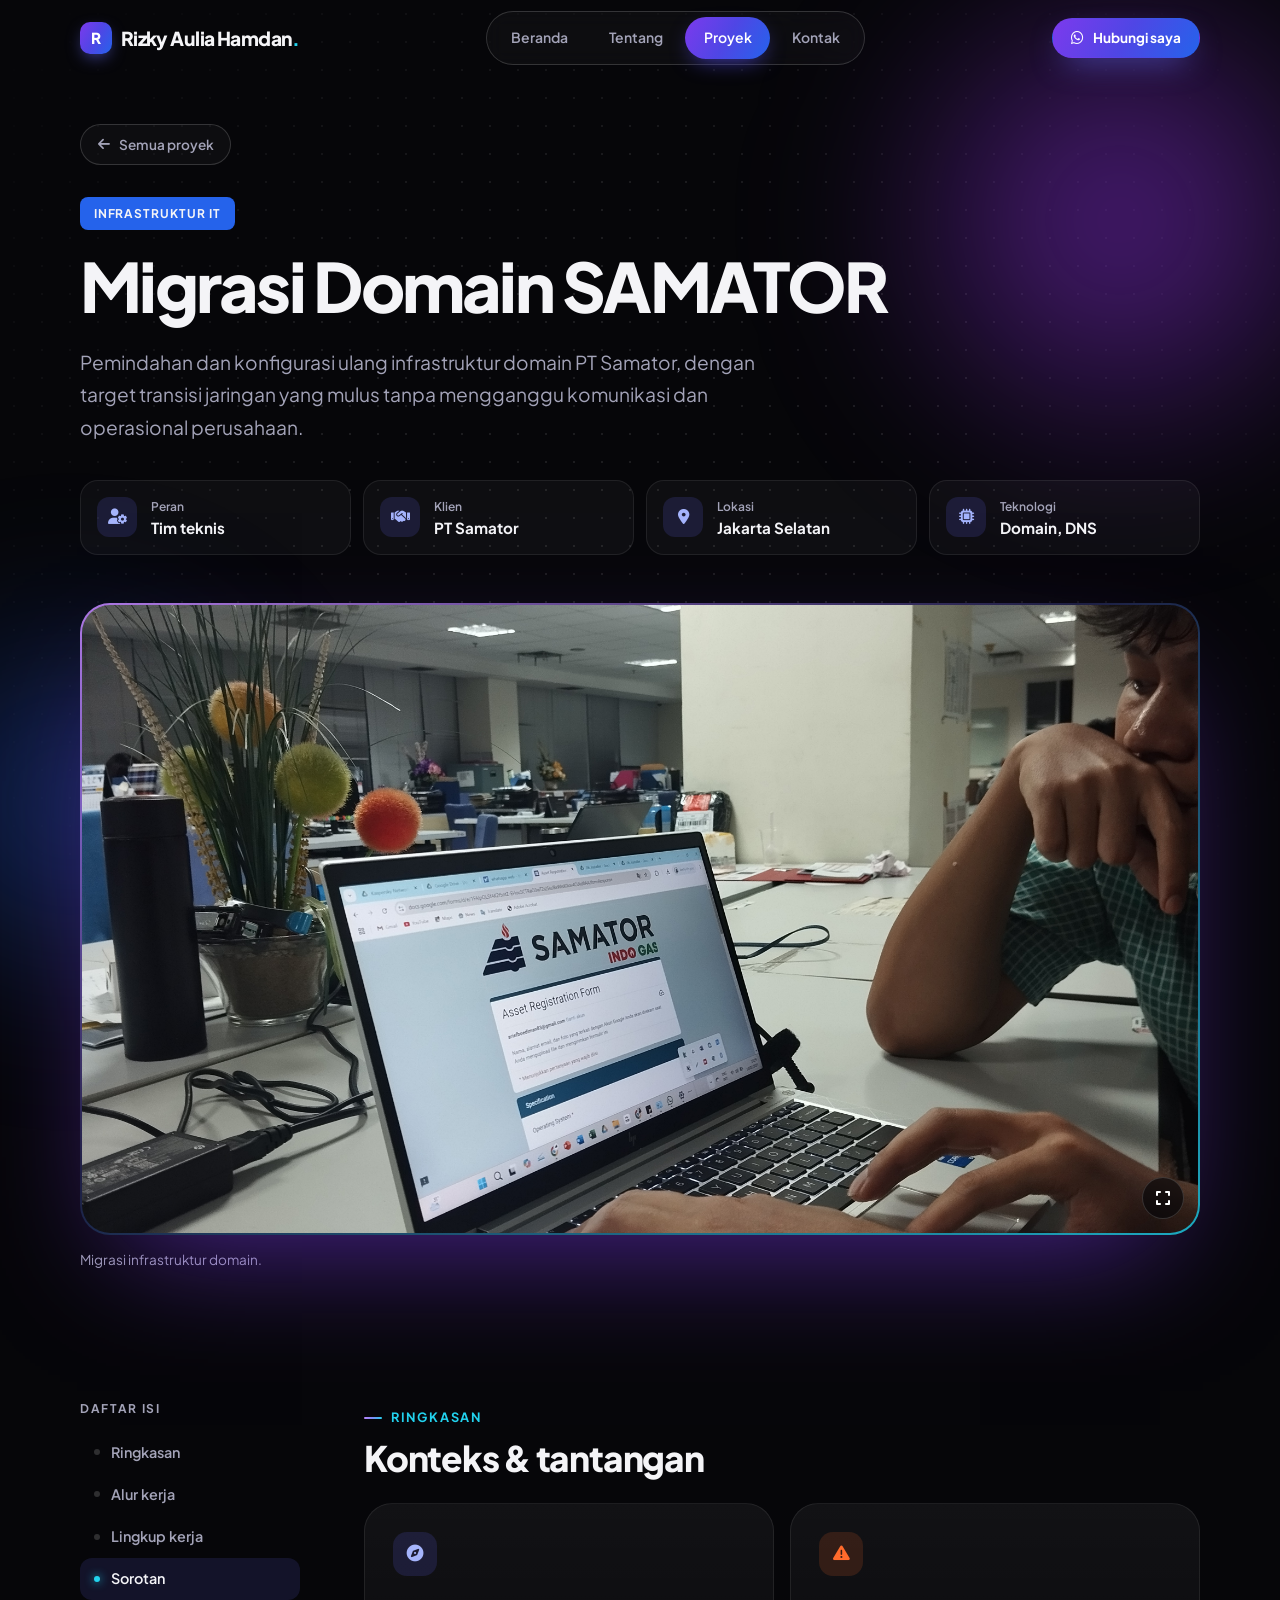
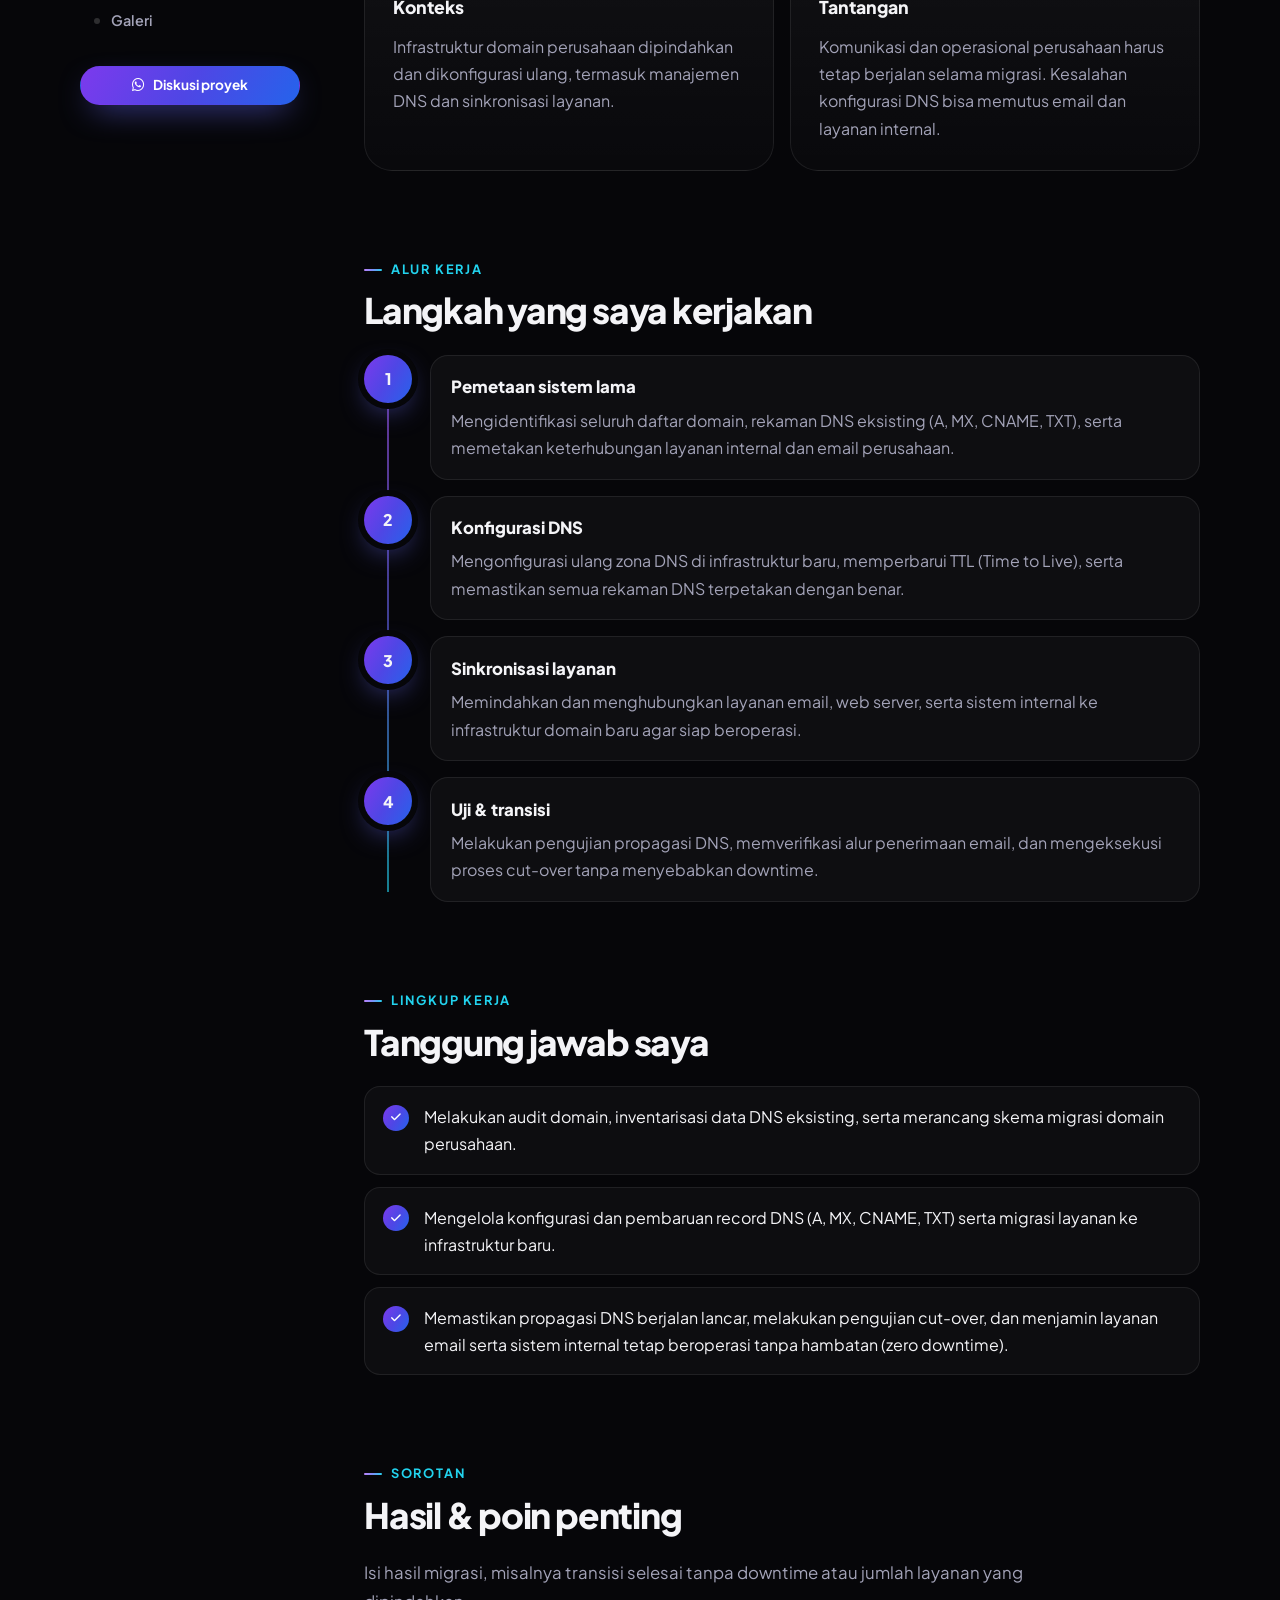
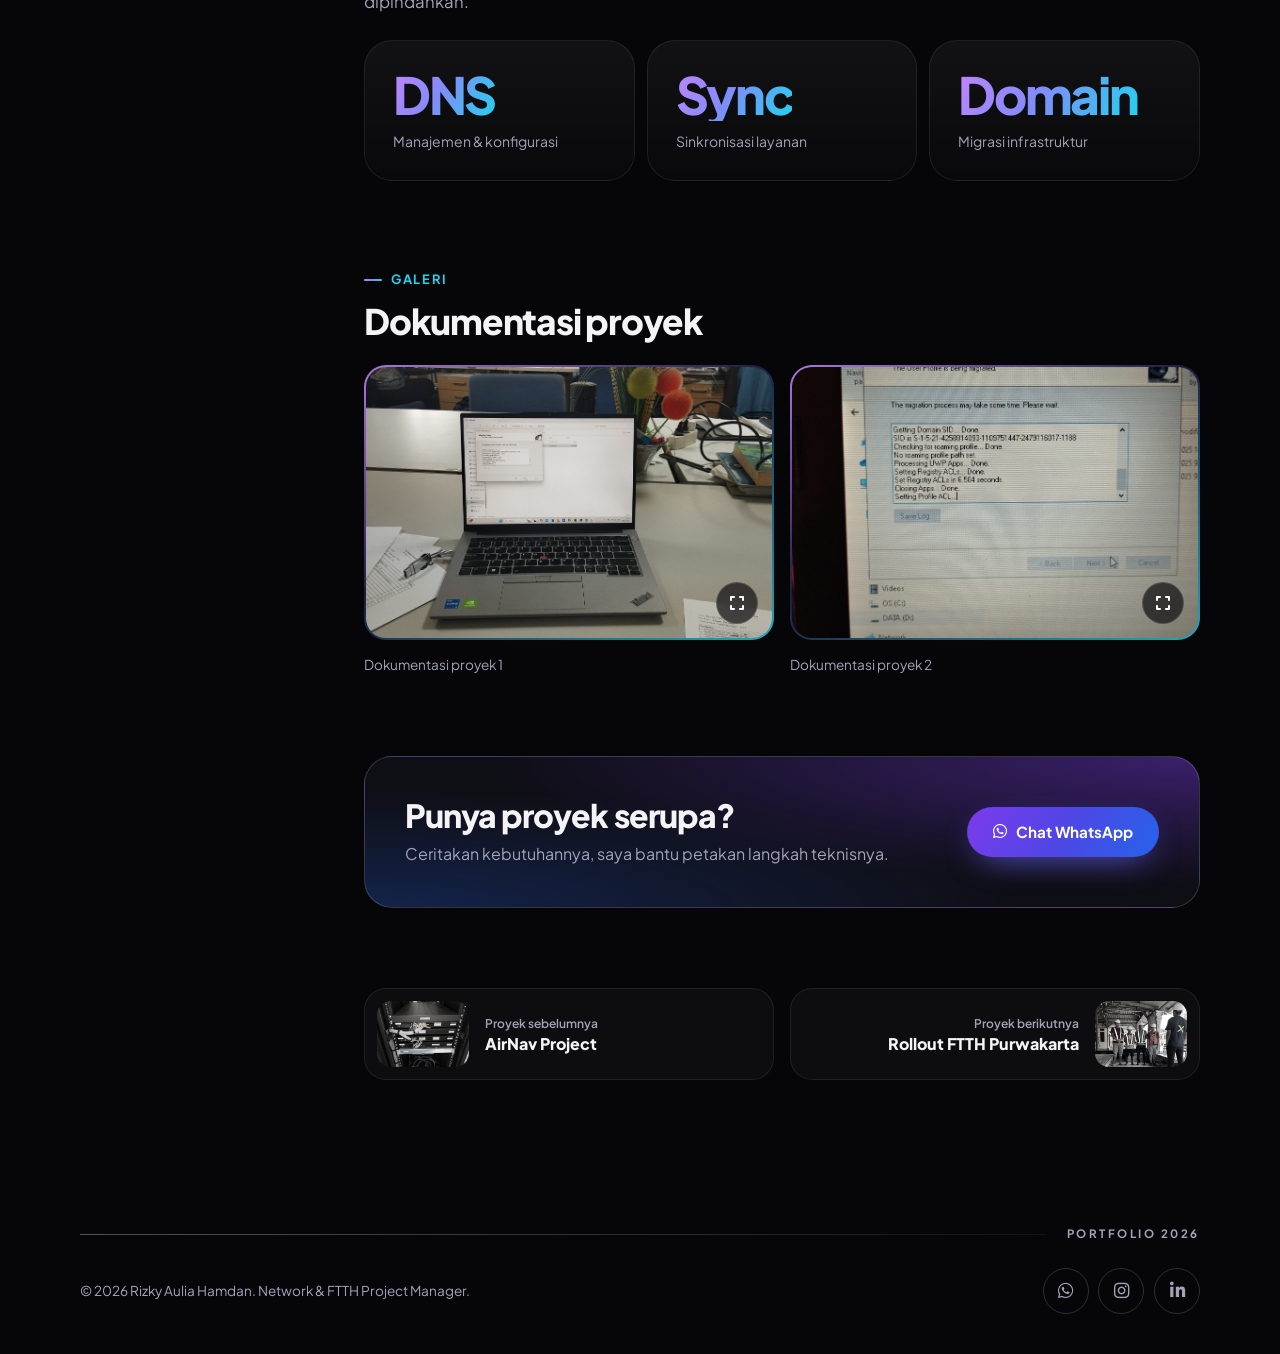
==== commit 98fb806f: "Update project location to Jakarta Selatan" ====
--- a/projects/migrasi-domain-samator.html
+++ b/projects/migrasi-domain-samator.html
@@ -72,7 +72,7 @@
           </div>
           <div class="fact">
             <span class="card-icon"><i class="fa-solid fa-location-dot" aria-hidden="true"></i></span>
-            <div><dt>Lokasi</dt><dd>Isi lokasi proyek</dd></div>
+            <div><dt>Lokasi</dt><dd>Jakarta Selatan</dd></div>
           </div>
           <div class="fact">
             <span class="card-icon"><i class="fa-solid fa-microchip" aria-hidden="true"></i></span>
